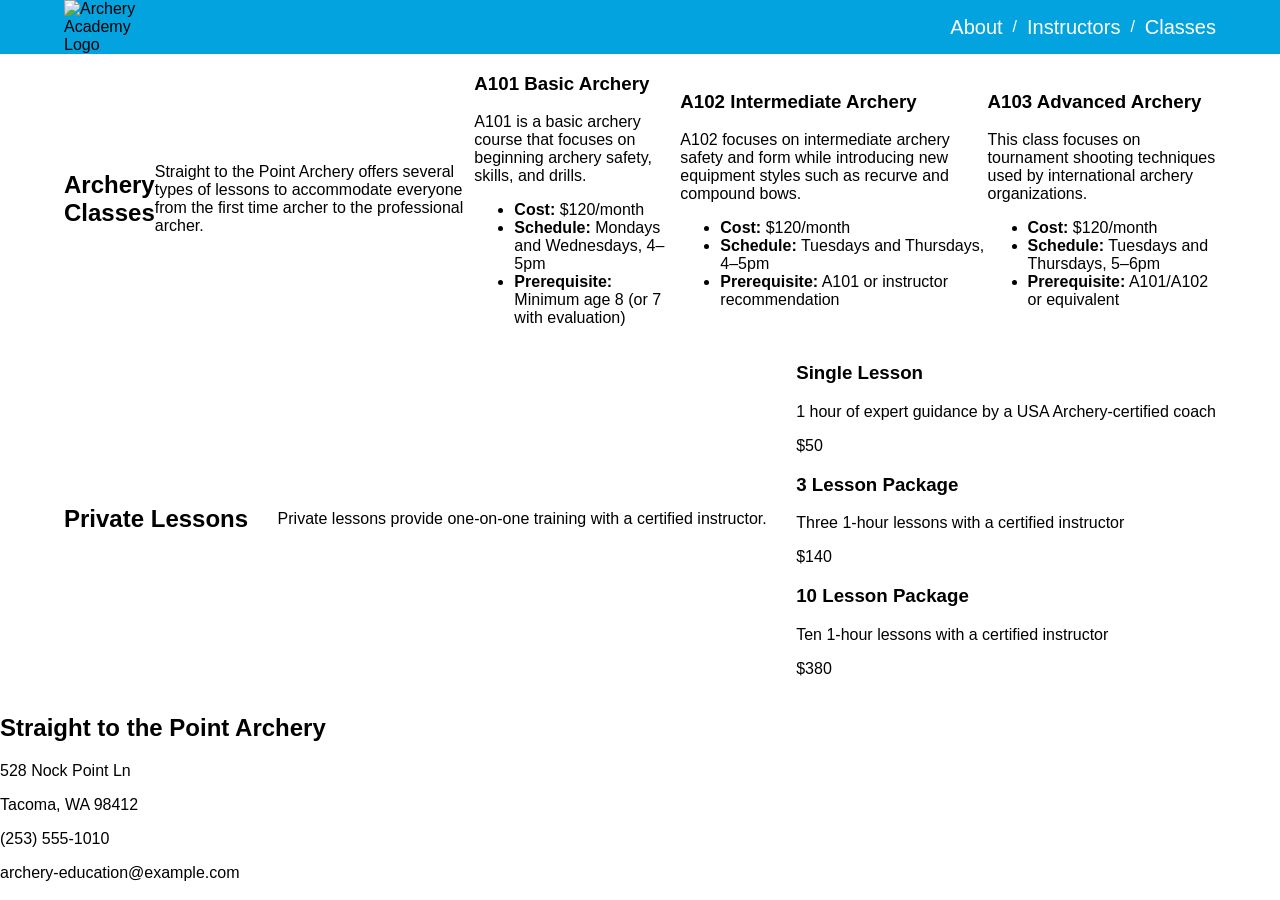
==== classes.html @ d7ebac4d "Add files via upload" ====
<!DOCTYPE html>

<html lang="en">

    <head>
        <meta charset="UTF-8">
        <meta name="viewport" content="width=device-width, initial-scale=1.0">
        <title>Classes | Straight to the Point Archery</title>

        <link rel="stylesheet" href="archery-style.css">
    </head>

    <body>



        <header class="site-header">

            <div class="container">

                <div class="logo">
                    <img src="c:\Users\tanne\Downloads\archeryAcademy-logo-white.png" alt="Archery Academy Logo">
                </div>

                <nav class="nav">
                    <a href="index.html">About</a>
                    <span>/</span>
                    <a href="index.html#instructors">Instructors</a>
                    <span>/</span>
                    <a href="classes.html">Classes</a>
                </nav>

            </div>

        </header>



    <main>



        <section class="classes">

            <div class="container">

                <h2>Archery Classes</h2>

                <p>
                Straight to the Point Archery offers several types of lessons to
                accommodate everyone from the first time archer to the professional archer.
                </p>



                <div class="class">

                    <h3>A101 Basic Archery</h3>

                    <p>
                    A101 is a basic archery course that focuses on beginning archery safety,
                    skills, and drills.
                    </p>

                    <ul>
                        <li><strong>Cost:</strong> $120/month</li>
                        <li><strong>Schedule:</strong> Mondays and Wednesdays, 4–5pm</li>
                        <li><strong>Prerequisite:</strong> Minimum age 8 (or 7 with evaluation)</li>
                    </ul>

                </div>



                <div class="class">

                    <h3>A102 Intermediate Archery</h3>

                    <p>
                    A102 focuses on intermediate archery safety and form while introducing
                    new equipment styles such as recurve and compound bows.
                    </p>

                    <ul>
                        <li><strong>Cost:</strong> $120/month</li>
                        <li><strong>Schedule:</strong> Tuesdays and Thursdays, 4–5pm</li>
                        <li><strong>Prerequisite:</strong> A101 or instructor recommendation</li>
                    </ul>

                </div>



                <div class="class">

                    <h3>A103 Advanced Archery</h3>

                    <p>
                    This class focuses on tournament shooting techniques used by
                    international archery organizations.
                    </p>

                    <ul>
                        <li><strong>Cost:</strong> $120/month</li>
                        <li><strong>Schedule:</strong> Tuesdays and Thursdays, 5–6pm</li>
                        <li><strong>Prerequisite:</strong> A101/A102 or equivalent</li>
                    </ul>

                </div>

            </div>

        </section>


        <section class="private-lessons">

            <div class="container">

                <h2>Private Lessons</h2>

                <p>
                Private lessons provide one-on-one training with a certified instructor.
                </p>


                <div class="lesson-grid">

                    <div class="lesson-card">
                        <h3>Single Lesson</h3>
                        <p>1 hour of expert guidance by a USA Archery-certified coach</p>
                        <p class="price">$50</p>
                    </div>

                    <div class="lesson-card">
                        <h3>3 Lesson Package</h3>
                        <p>Three 1-hour lessons with a certified instructor</p>
                        <p class="price">$140</p>
                    </div>

                    <div class="lesson-card">
                        <h3>10 Lesson Package</h3>
                        <p>Ten 1-hour lessons with a certified instructor</p>
                        <p class="price">$380</p>
                    </div>

                </div>

            </div>

        </section>

    </main>



        <footer>

            <footer class="site-footer">

                <div class="footer-content">

                    <h2>Straight to the Point Archery</h2>

                    <p>528 Nock Point Ln</p>
                    <p>Tacoma, WA 98412</p>

                    <p>(253) 555-1010</p>
                    <p>archery-education@example.com</p>

                </div>

            </footer>   

        </footer>

    </body>

</html>
---- archery-style.css ----
body {
    margin: 0;
    font-family: Arial, sans-serif;
}

.site-header {
    background-color:#03a3df ;
    padding: 40px o;
}

.container {
    width: 90%;
    max-width: 1200px;
    margin: 0 auto;
    display: flex;
    justify-content: space-between;
    align-items: center;
}

.logo {
    display:flex;
    align-items: center;
    gap: 15px;
}

.logo img {
    width: 100px;
    height:auto;
}

.logo-text .main {
    display: block;
    font-size: 36px;
    font-weight: bold;
    color: white;
    letter-spacing: 2px;
}

.logo-text .sub {
    display: block;
    font-size: 20px;
    color: white;
    letter-spacing: 2px;
}

.nav {
    display: flex;
    align-items: center;
    gap: 10px;
    color: white;
}

.nav a {
    color: white;
    text-decoration: none;
    font-size: 20px;
}

.nav a:hover {
    text-decoration: underline;
}
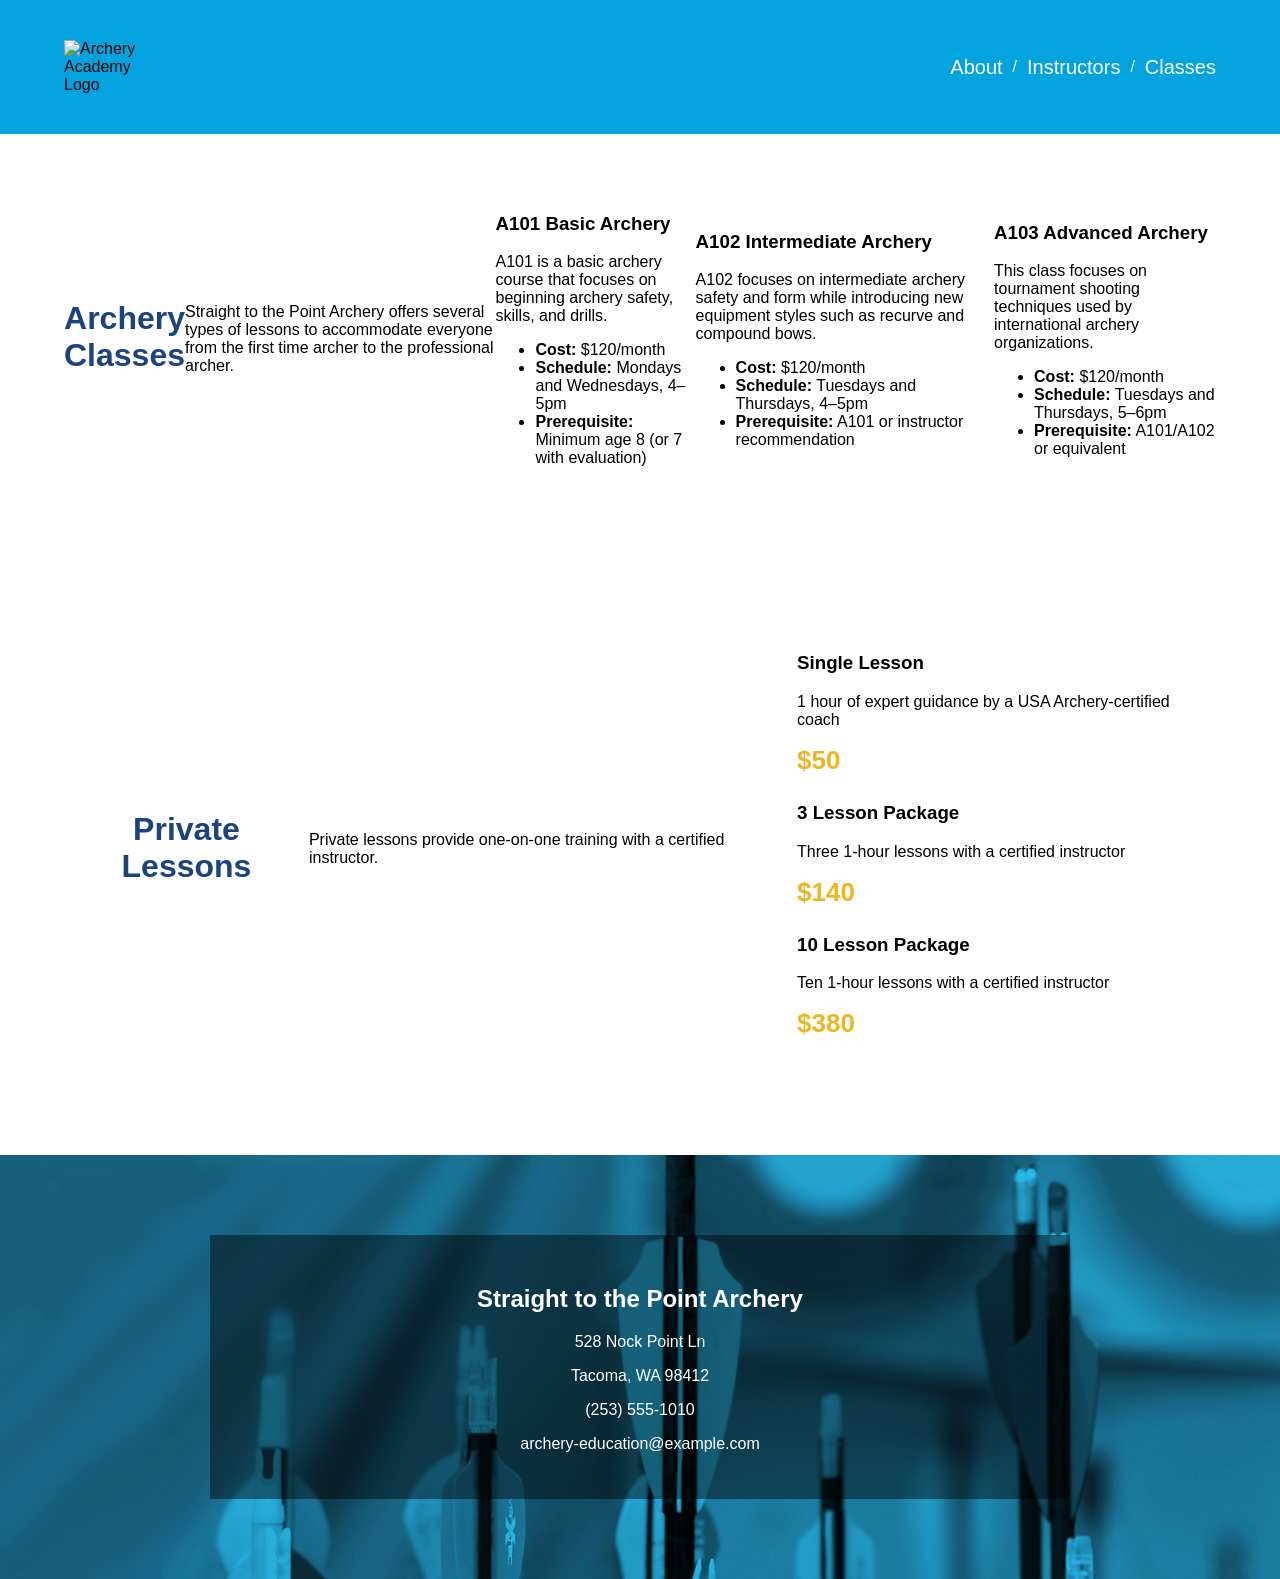
==== commit ccea5f72: "Add files via upload" ====
--- a/classes.html
+++ b/classes.html
@@ -12,7 +12,7 @@
 
     <body>
 
-
+        <a href="#main-content" class="skip-link">Skip to main content</a>
 
         <header class="site-header">
 
--- a/archery-style.css
+++ b/archery-style.css
@@ -1,11 +1,27 @@
 body {
     margin: 0;
     font-family: Arial, sans-serif;
+    color:black;
+}
+
+.skip-link{
+    position: absolute;
+    top: -40px;
+    left: 0;
+    background: #000;
+    color: #fff;
+    padding: 8px 16px;
+    z-index: 100;
+    transition: top 0.3s;
+}
+
+.skip-link:focus{
+    top: 0;
 }
 
 .site-header {
     background-color:#03a3df ;
-    padding: 40px o;
+    padding: 40px 0;
 }
 
 .container {
@@ -49,6 +65,29 @@
     gap: 10px;
     color: white;
 }
+#navToggle {
+    display: none;
+}
+
+@media (max-width:768px) {
+    #navToggle {
+        display: block;
+        background:none;
+        border:none;
+        font-size: 2rem;
+        cursor: pointer;
+    }
+
+    .nav {
+        display: none;
+        flex-direction: column;
+        gap: 8px;
+    }
+
+    .nav.active {
+        display: flex;
+    }
+}
 
 .nav a {
     color: white;
@@ -57,5 +96,111 @@
 }
 
 .nav a:hover {
-    text-decoration: underline;
+    color:#ecb722
+    text-decoration underline;
+}
+
+section{
+padding:60px 0;
+background:white;
+margin-bottom:30px;
+}
+
+section h2{
+text-align:center;
+margin-bottom:30px;
+font-size:32px;
+color:#1b447f;
+}
+
+
+
+.classes-section{
+padding:60px 0;
+background:white;
+}
+
+.class-grid{
+display:grid;
+grid-template-columns: repeat(3,1fr);
+gap:30px;
+margin-top:30px;
+}
+
+.class-card{
+background:#f4f4f4;
+padding:30px;
+text-align:center;
+border-radius:8px;
+box-shadow:0 4px 10px rgba(0,0,0,0.1);
+transition:0.3s;
+}
+
+.class-card:hover{
+transform:translateY(-6px);
+}
+
+.class-card h3{
+margin-top:0;
+color:#03a3df;
+}
+
+.price{
+font-size:26px;
+font-weight:bold;
+margin-top:10px;
+color:#ecb722
+}
+
+
+
+.instructor-grid{
+display:grid;
+grid-template-columns:repeat(3,1fr);
+gap:30px;
+}
+
+.card{
+background:white;
+border-top: 5px solid #03a3df;
+padding:25px;
+border-radius:8px;
+box-shadow:0 4px 8px rgba(0,0,0,0.1);
+text-align:center;
+}
+
+.card h3{
+margin-top:0;
+}
+
+
+
+
+
+.site-footer{
+
+background-image: url("images/footerImage.jpg");
+
+background-size: cover;
+background-position: center;
+
+color: white;
+
+text-align: center;
+
+padding: 80px 20px;
+
+}
+
+
+.footer-content{
+
+background: rgba(0,0,0,0.45);
+
+padding: 30px;
+
+max-width: 800px;
+
+margin: auto;
+
 }
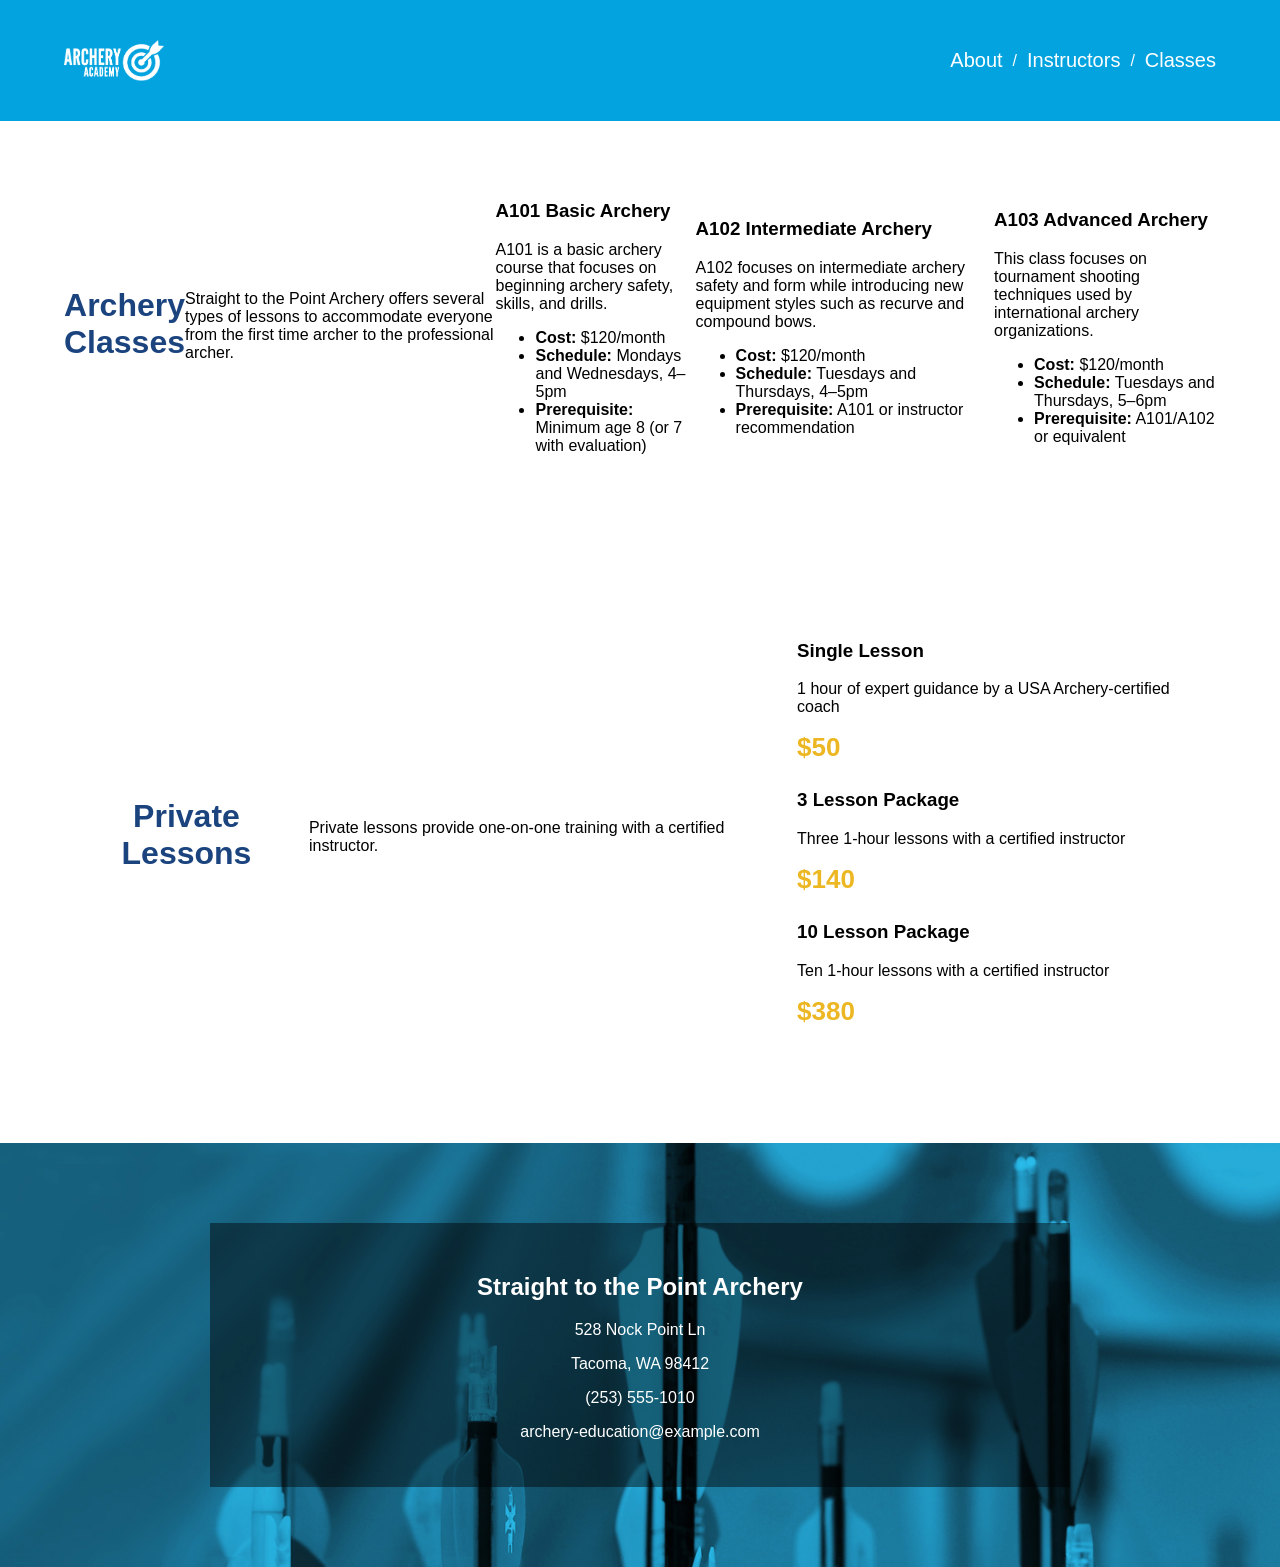
==== commit 053ec2cd: "Fix HTML structure and update image source" ====
--- a/classes.html
+++ b/classes.html
@@ -19,7 +19,7 @@
             <div class="container">
 
                 <div class="logo">
-                    <img src="c:\Users\tanne\Downloads\archeryAcademy-logo-white.png" alt="Archery Academy Logo">
+                    <img src="archeryAcademy-logo-white.png" alt="Archery Academy Logo">
                 </div>
 
                 <nav class="nav">
